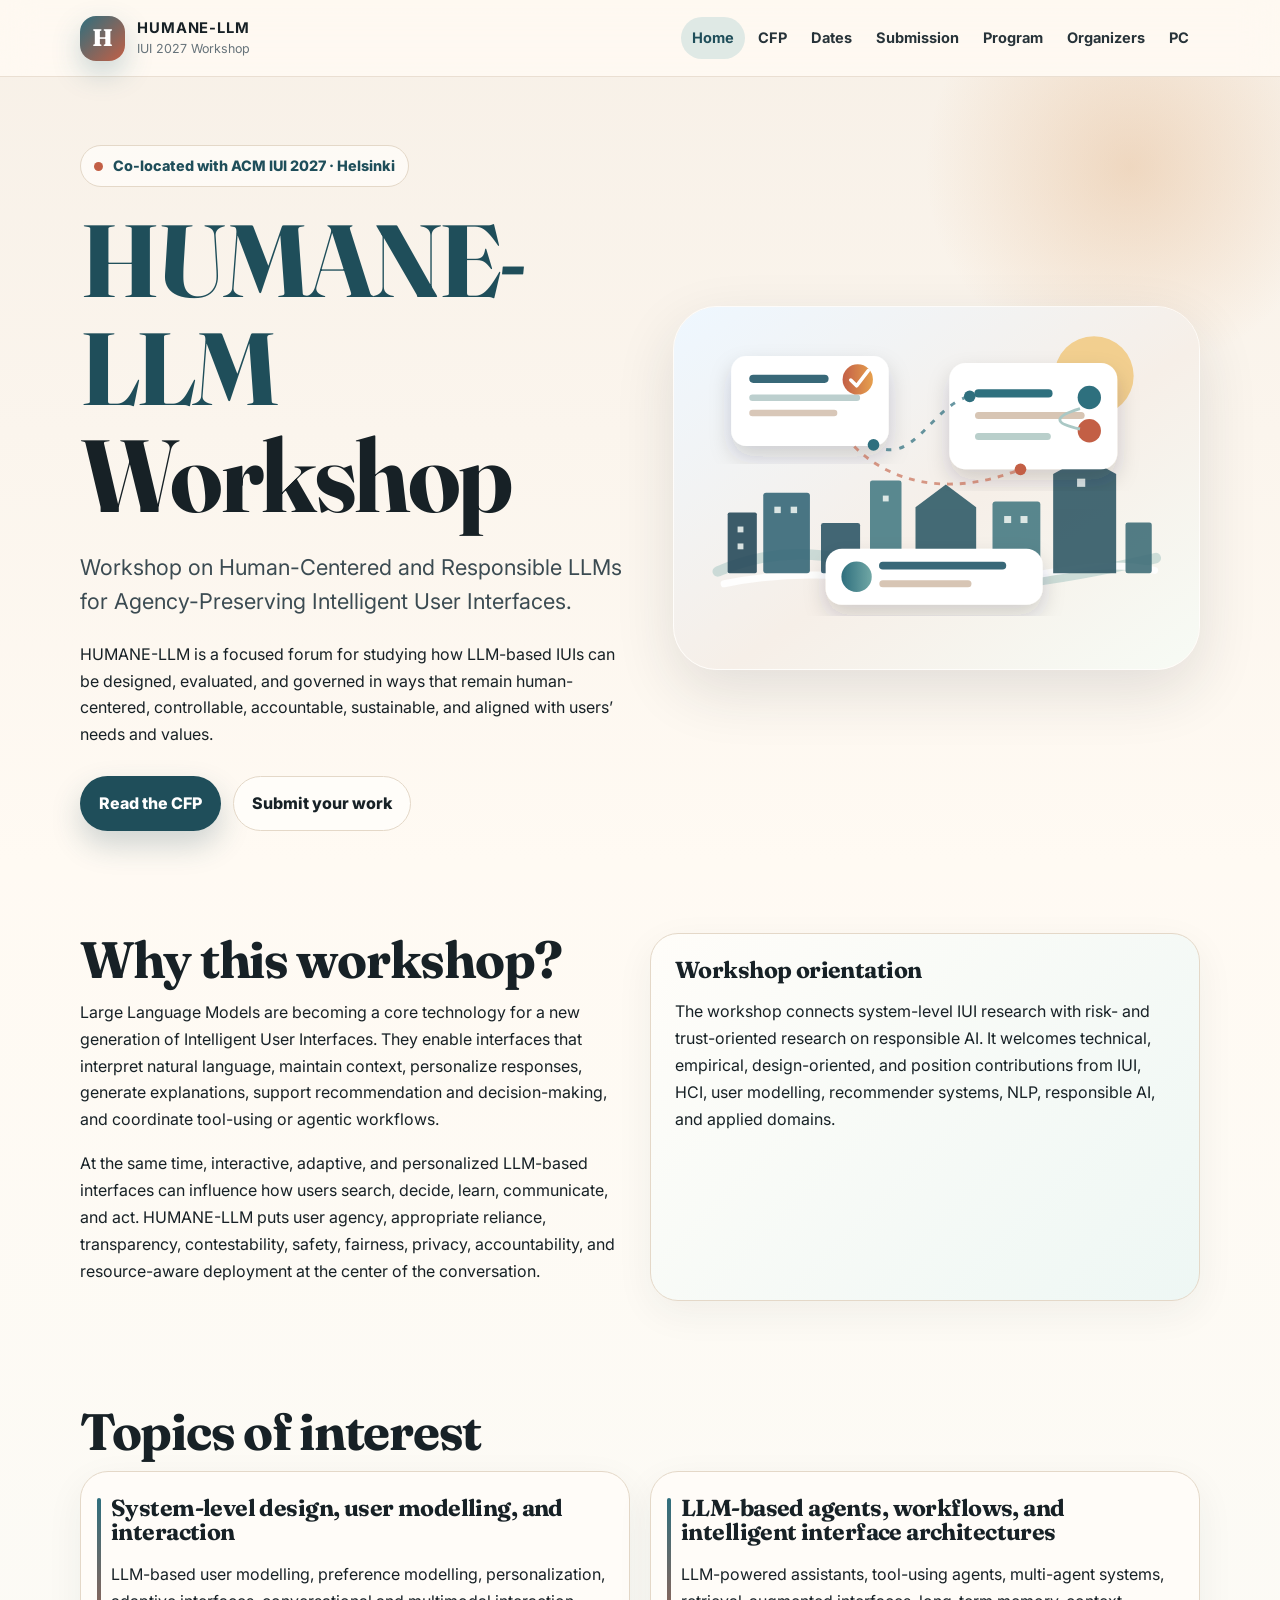
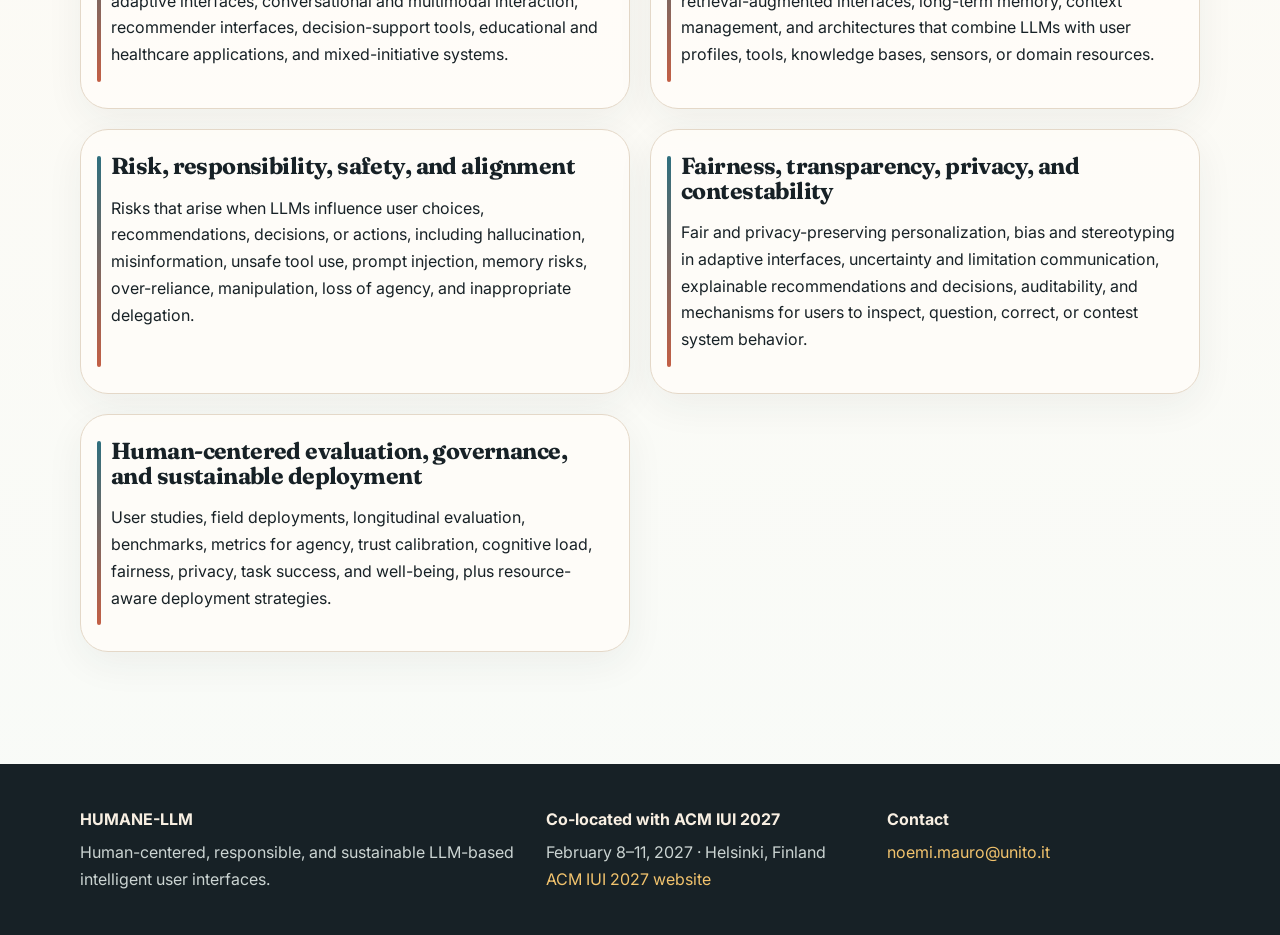
==== index.html @ de1c4c12 "PUSH" ====
<!doctype html>
<html lang="en">
<head>
  <meta charset="utf-8">
  <meta name="viewport" content="width=device-width, initial-scale=1">
  <meta name="description" content="HUMANE-LLM workshop at ACM IUI 2027">
  <title>Home · HUMANE-LLM</title>
  <link rel="preconnect" href="https://fonts.googleapis.com">
  <link rel="preconnect" href="https://fonts.gstatic.com" crossorigin>
  <link href="https://fonts.googleapis.com/css2?family=Fraunces:opsz,wght@9..144,650;9..144,800&family=Inter:wght@400;500;600;700;800&display=swap" rel="stylesheet">
  <link rel="stylesheet" href="assets/style.css">
</head>
<body>
  <a class="skip-link" href="#content">Skip to content</a>
  <header class="site-header">
    <div class="wrap nav-wrap">
      <a class="brand" href="index.html" aria-label="HUMANE-LLM home">
        <span class="brand-sign">H</span>
        <span><strong>HUMANE-LLM</strong><em>IUI 2027 Workshop</em></span>
      </a>
      <button class="menu-toggle" aria-expanded="false" aria-controls="site-nav">Menu</button>
      <nav id="site-nav" class="site-nav" aria-label="Main navigation"><a href="index.html" class="active">Home</a><a href="cfp.html" class="">CFP</a><a href="dates.html" class="">Dates</a><a href="submission.html" class="">Submission</a><a href="program.html" class="">Program</a><a href="organizers.html" class="">Organizers</a><a href="committee.html" class="">PC</a></nav>
    </div>
  </header>
  <main id="content">
<section class="hero">
  <div class="wrap hero-grid">
    <div class="hero-copy">
      <div class="kicker">Co-located with ACM IUI 2027 · Helsinki</div>
      <h1><span>HUMANE-LLM</span> Workshop</h1>
      <p class="lead">Workshop on Human-Centered and Responsible LLMs for Agency-Preserving Intelligent User Interfaces.</p>
      <p>HUMANE-LLM is a focused forum for studying how LLM-based IUIs can be designed, evaluated, and governed in ways that remain human-centered, controllable, accountable, sustainable, and aligned with users’ needs and values.</p>
      <div class="hero-actions">
        <a class="btn primary" href="cfp.html">Read the CFP</a>
        <a class="btn secondary" href="submission.html">Submit your work</a>
      </div>
     
    </div>
    <div class="hero-visual">
      <img src="assets/hero-illustration.svg" alt="Stylized Helsinki skyline with human-AI interface cards">
    
    </div>
  </div>
</section>

<section class="section">
  <div class="wrap grid two">
    <div class="prose">
      <h2>Why this workshop?</h2>
      <p>Large Language Models are becoming a core technology for a new generation of Intelligent User Interfaces. They enable interfaces that interpret natural language, maintain context, personalize responses, generate explanations, support recommendation and decision-making, and coordinate tool-using or agentic workflows.</p>
      <p>At the same time, interactive, adaptive, and personalized LLM-based interfaces can influence how users search, decide, learn, communicate, and act. HUMANE-LLM puts user agency, appropriate reliance, transparency, contestability, safety, fairness, privacy, accountability, and resource-aware deployment at the center of the conversation.</p>
    </div>
    <div class="card feature">
      <h3>Workshop orientation</h3>
      <p>The workshop connects system-level IUI research with risk- and trust-oriented research on responsible AI. It welcomes technical, empirical, design-oriented, and position contributions from IUI, HCI, user modelling, recommender systems, NLP, responsible AI, and applied domains.</p>

    </div>
  </div>
</section>
<section class="section">
  <div class="wrap">
    <div class="section-header"><div><h2>Topics of interest</h2>
    <div class="grid two">
      <div class="topic"><h3>System-level design, user modelling, and interaction</h3><p>LLM-based user modelling, preference modelling, personalization, adaptive interfaces, conversational and multimodal interaction, recommender interfaces, decision-support tools, educational and healthcare applications, and mixed-initiative systems.</p></div>
      <div class="topic"><h3>LLM-based agents, workflows, and intelligent interface architectures</h3><p>LLM-powered assistants, tool-using agents, multi-agent systems, retrieval-augmented interfaces, long-term memory, context management, and architectures that combine LLMs with user profiles, tools, knowledge bases, sensors, or domain resources.</p></div>
      <div class="topic"><h3>Risk, responsibility, safety, and alignment</h3><p>Risks that arise when LLMs influence user choices, recommendations, decisions, or actions, including hallucination, misinformation, unsafe tool use, prompt injection, memory risks, over-reliance, manipulation, loss of agency, and inappropriate delegation.</p></div>
      <div class="topic"><h3>Fairness, transparency, privacy, and contestability</h3><p>Fair and privacy-preserving personalization, bias and stereotyping in adaptive interfaces, uncertainty and limitation communication, explainable recommendations and decisions, auditability, and mechanisms for users to inspect, question, correct, or contest system behavior.</p></div>
      <div class="topic"><h3>Human-centered evaluation, governance, and sustainable deployment</h3><p>User studies, field deployments, longitudinal evaluation, benchmarks, metrics for agency, trust calibration, cognitive load, fairness, privacy, task success, and well-being, plus resource-aware deployment strategies.</p></div>
    </div>
  </div>
</section>
</main>
  <footer class="site-footer">
    <div class="wrap footer-grid">
      <div>
        <strong>HUMANE-LLM</strong>
        <p>Human-centered, responsible, and sustainable LLM-based intelligent user interfaces.</p>
      </div>
      <div>
        <strong>Co-located with ACM IUI 2027</strong>
        <p>February 8–11, 2027 · Helsinki, Finland<br><a href="https://iui.acm.org/2027/">ACM IUI 2027 website</a></p>
      </div>
      <div>
        <strong>Contact</strong>
        <p><a href="mailto:noemi.mauro@unito.it">noemi.mauro@unito.it</a></p>
      </div>
    </div>
  </footer>
  <script src="assets/site.js"></script>
</body>
</html>
---- assets/style.css ----
:root{
  --ink:#172126; --muted:#66737a; --paper:#fffaf3; --bg:#f4efe6; --cream:#fff8ee;
  --teal:#2f6f7e; --teal-dark:#1f4e5a; --terracotta:#c35f45; --gold:#d99b4a;
  --sage:#dfe9e5; --line:#e4d8c8; --card:#fffdf9; --shadow:0 22px 60px rgba(31,45,48,.12);
  --radius:28px;
}
*{box-sizing:border-box} html{scroll-behavior:smooth} body{margin:0;color:var(--ink);font-family:Inter,system-ui,-apple-system,BlinkMacSystemFont,"Segoe UI",sans-serif;line-height:1.68;background:linear-gradient(180deg,#f7f0e7 0%,#fffaf3 34%,#f8fbf8 100%)}
a{color:var(--teal);text-decoration:none} a:hover{text-decoration:underline}.wrap{width:min(1120px,92vw);margin-inline:auto}.skip-link{position:absolute;left:-999px;top:auto}.skip-link:focus{left:1rem;top:1rem;background:#fff;padding:.7rem 1rem;border-radius:999px;z-index:99}.site-header{position:sticky;top:0;z-index:50;background:rgba(255,250,243,.88);backdrop-filter:blur(18px);border-bottom:1px solid rgba(228,216,200,.78)}.nav-wrap{min-height:76px;display:flex;align-items:center;justify-content:space-between;gap:22px}.brand{display:flex;align-items:center;gap:12px;color:var(--ink)}.brand:hover{text-decoration:none}.brand-sign{width:45px;height:45px;border-radius:16px;background:linear-gradient(135deg,var(--teal),var(--terracotta));display:grid;place-items:center;color:#fff;font-family:Fraunces,serif;font-size:1.5rem;font-weight:800;box-shadow:0 12px 28px rgba(47,111,126,.25)}.brand strong{display:block;letter-spacing:.06em;font-size:.92rem}.brand em{display:block;font-style:normal;color:var(--muted);font-size:.78rem;margin-top:-2px}.site-nav{display:flex;align-items:center;gap:2px;flex-wrap:wrap}.site-nav a{color:#273339;font-weight:700;font-size:.91rem;padding:9px 11px;border-radius:999px}.site-nav a.active,.site-nav a:hover{background:var(--sage);color:var(--teal-dark);text-decoration:none}.menu-toggle{display:none;border:1px solid var(--line);background:var(--card);border-radius:999px;padding:9px 13px;font-weight:800;color:var(--ink)}
.hero{padding:68px 0 50px;position:relative;overflow:hidden}.hero:before{content:"";position:absolute;inset:-140px -80px auto auto;width:460px;height:460px;background:radial-gradient(circle,rgba(211,139,73,.26),transparent 63%);pointer-events:none}.hero-grid{display:grid;grid-template-columns:1.02fr .98fr;gap:44px;align-items:center}.kicker{display:inline-flex;gap:10px;align-items:center;padding:8px 13px;border:1px solid var(--line);background:rgba(255,253,249,.8);border-radius:999px;font-weight:800;color:var(--teal-dark);font-size:.9rem}.kicker:before{content:"";width:9px;height:9px;border-radius:99px;background:var(--terracotta)}h1,h2,h3{font-family:Fraunces,Georgia,serif;line-height:1.05;letter-spacing:-.025em}h1{font-size:clamp(3rem,8vw,6.9rem);margin:20px 0 16px}.hero h1 span{display:block;color:var(--teal-dark)}.lead{font-size:clamp(1.12rem,2vw,1.36rem);line-height:1.55;color:#3b4b52;max-width:760px}.hero-copy p:not(.lead){max-width:750px}.hero-actions{display:flex;flex-wrap:wrap;gap:12px;margin-top:28px}.btn{display:inline-flex;align-items:center;justify-content:center;gap:8px;border-radius:999px;padding:13px 18px;font-weight:800;border:1px solid transparent}.btn.primary{background:var(--teal-dark);color:white;box-shadow:0 14px 30px rgba(31,78,90,.22)}.btn.primary:hover{background:var(--terracotta);text-decoration:none}.btn.secondary{background:var(--card);border-color:var(--line);color:var(--ink)}.btn.secondary:hover{background:var(--sage);text-decoration:none}.hero-visual{position:relative}.hero-visual img{display:block;width:100%;border-radius:44px;box-shadow:var(--shadow);border:1px solid rgba(255,255,255,.7)}.note-card{position:absolute;left:-20px;bottom:28px;background:rgba(255,253,249,.94);border:1px solid var(--line);border-radius:24px;padding:18px 20px;box-shadow:0 16px 46px rgba(31,45,48,.15);max-width:310px}.note-card b{display:block;color:var(--terracotta);font-size:.82rem;text-transform:uppercase;letter-spacing:.11em}.section{padding:52px 0}.section.tight{padding-top:26px}.section-header{display:flex;justify-content:space-between;align-items:end;gap:24px;margin-bottom:24px}.section h2,.page-title{font-size:clamp(2rem,4vw,3.7rem);margin:0 0 12px}.section h3{font-size:1.45rem;margin:0 0 10px}.muted{color:var(--muted)}.grid{display:grid;gap:20px}.grid.two{grid-template-columns:repeat(2,minmax(0,1fr))}.grid.three{grid-template-columns:repeat(3,minmax(0,1fr))}.card,.person,.topic,.program-slot,.time-item{background:rgba(255,253,249,.88);border:1px solid var(--line);border-radius:var(--radius);padding:24px;box-shadow:0 12px 38px rgba(31,45,48,.06)}.card.feature{background:linear-gradient(135deg,#fffdf9,#eef7f4)}.meta-grid{display:grid;grid-template-columns:repeat(4,minmax(0,1fr));gap:14px;margin-top:28px}.meta{background:#fff;border:1px solid var(--line);border-radius:22px;padding:17px}.meta span{display:block;font-size:.75rem;text-transform:uppercase;letter-spacing:.1em;color:var(--muted);font-weight:800}.meta strong{display:block;font-size:1.04rem;margin-top:5px}.topic{position:relative;padding-left:30px}.topic:before{content:"";position:absolute;left:16px;top:26px;bottom:26px;width:4px;border-radius:99px;background:linear-gradient(var(--teal),var(--terracotta))}.pill-row{display:flex;gap:10px;flex-wrap:wrap}.pill{background:var(--sage);color:var(--teal-dark);border-radius:999px;padding:8px 12px;font-weight:800;font-size:.88rem}.page-hero{padding:60px 0 20px}.breadcrumb{color:var(--muted);font-size:.92rem;font-weight:700;margin-bottom:10px}.content{padding:24px 0 72px}.prose{max-width:880px}.prose p{margin:0 0 1.05rem}.prose ul{margin-top:.45rem}.timeline,.program-list{display:grid;gap:14px}.time-item,.program-slot{display:grid;grid-template-columns:180px 1fr;gap:20px;align-items:start}.date{font-weight:900;color:var(--terracotta);letter-spacing:.02em}.people{display:grid;grid-template-columns:repeat(2,minmax(0,1fr));gap:20px}.person{position:relative;overflow:hidden}.person:after{content:"";position:absolute;right:-24px;top:-24px;width:90px;height:90px;border-radius:50%;background:rgba(195,95,69,.12)}.role{display:inline-block;background:var(--sage);border-radius:999px;padding:6px 10px;color:var(--teal-dark);font-size:.78rem;font-weight:900;text-transform:uppercase;letter-spacing:.07em}.pc-list{columns:2;column-gap:44px;background:var(--card);border:1px solid var(--line);border-radius:var(--radius);padding:28px 34px;box-shadow:0 12px 38px rgba(31,45,48,.06)}.pc-list li{break-inside:avoid;margin:0 0 12px}.callout{border-left:5px solid var(--terracotta);background:#fff;border-radius:0 24px 24px 0;padding:22px 24px;border-top:1px solid var(--line);border-right:1px solid var(--line);border-bottom:1px solid var(--line)}.site-footer{background:#172126;color:#f8efe2;padding:42px 0;margin-top:36px}.footer-grid{display:grid;grid-template-columns:1.4fr 1fr 1fr;gap:28px}.site-footer p{color:#cbd4d2;margin:.35rem 0 0}.site-footer a{color:#f2c36d}ul{padding-left:1.25rem}.inline-link{font-weight:800}.logo-strip{display:flex;gap:10px;flex-wrap:wrap;margin-top:24px}.logo-strip span{border:1px solid var(--line);background:#fff;border-radius:999px;padding:8px 12px;color:var(--muted);font-weight:800;font-size:.86rem}
@media(max-width:900px){.hero-grid,.grid.two,.grid.three,.people,.footer-grid,.meta-grid{grid-template-columns:1fr}.hero{padding-top:42px}.note-card{position:static;margin-top:14px}.section-header{display:block}.time-item,.program-slot{grid-template-columns:1fr}.pc-list{columns:1}.menu-toggle{display:inline-flex}.site-nav{display:none;position:absolute;left:4vw;right:4vw;top:70px;background:var(--card);border:1px solid var(--line);border-radius:22px;padding:12px;box-shadow:var(--shadow)}.site-nav.open{display:grid}.site-nav a{padding:12px 14px}.brand em{display:none}}
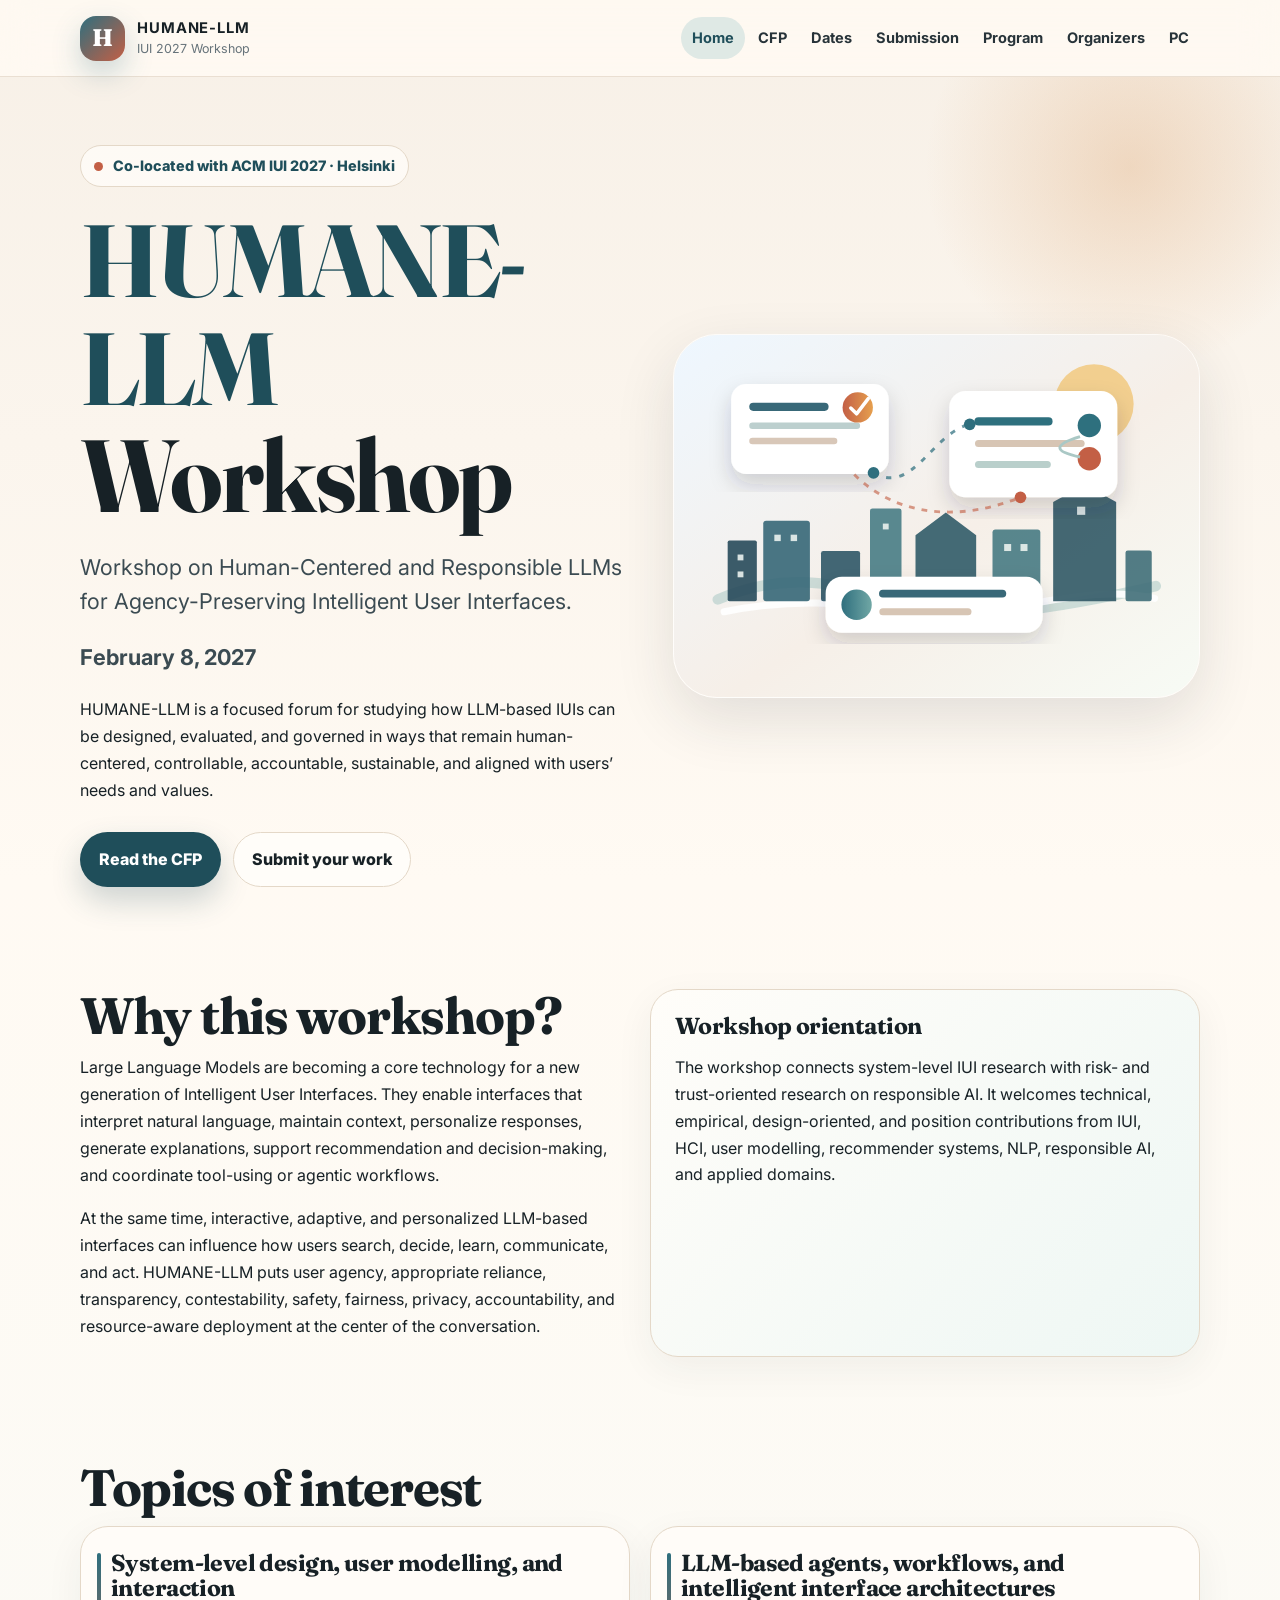
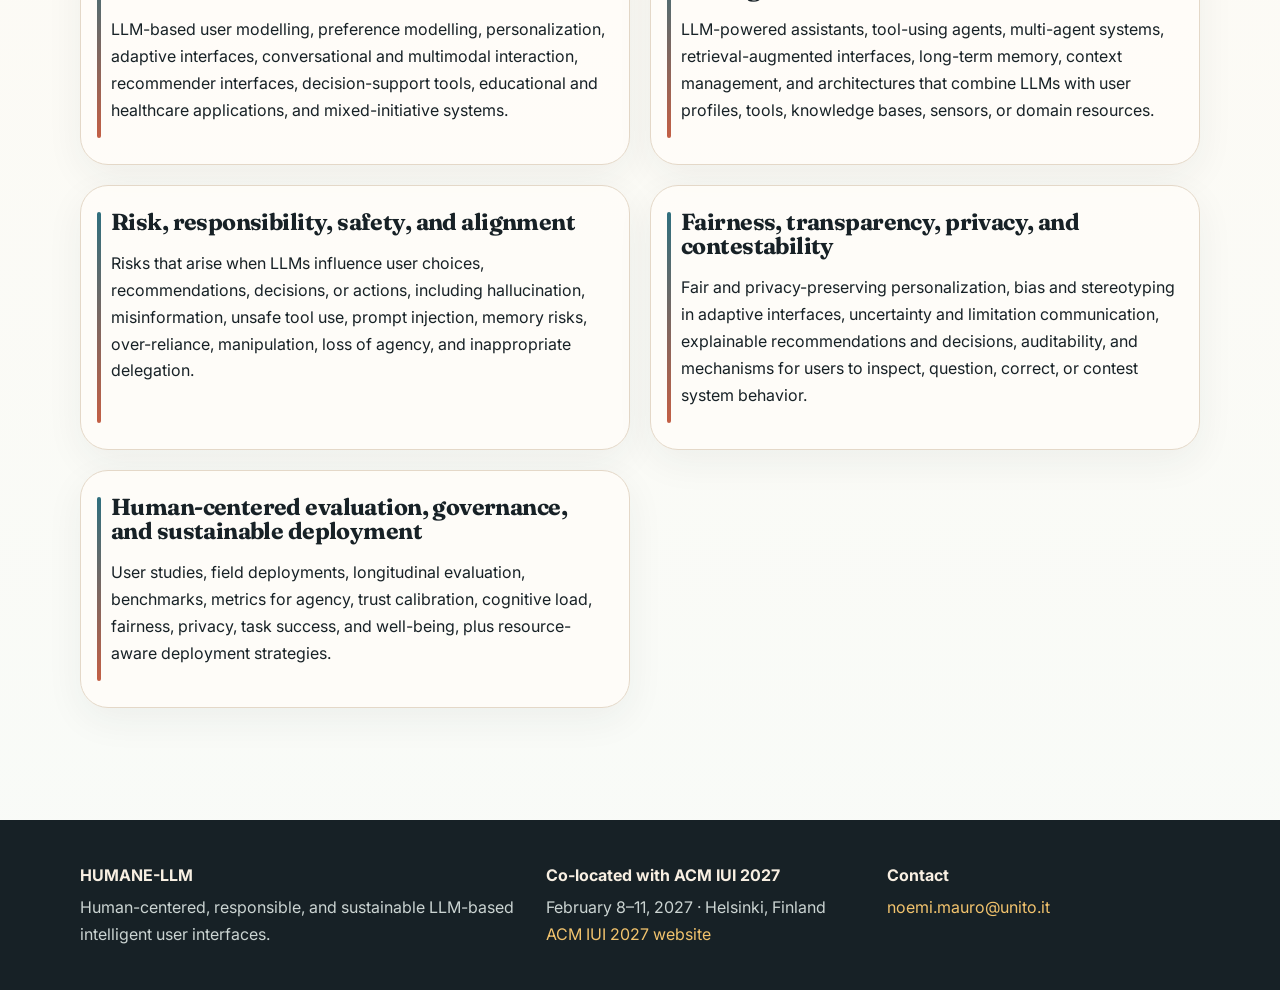
==== commit eb826c07: "commit" ====
--- a/index.html
+++ b/index.html
@@ -29,6 +29,7 @@
       <div class="kicker">Co-located with ACM IUI 2027 · Helsinki</div>
       <h1><span>HUMANE-LLM</span> Workshop</h1>
       <p class="lead">Workshop on Human-Centered and Responsible LLMs for Agency-Preserving Intelligent User Interfaces.</p>
+      <p class="lead"><b>February 8, 2027</b></p>
       <p>HUMANE-LLM is a focused forum for studying how LLM-based IUIs can be designed, evaluated, and governed in ways that remain human-centered, controllable, accountable, sustainable, and aligned with users’ needs and values.</p>
       <div class="hero-actions">
         <a class="btn primary" href="cfp.html">Read the CFP</a>
